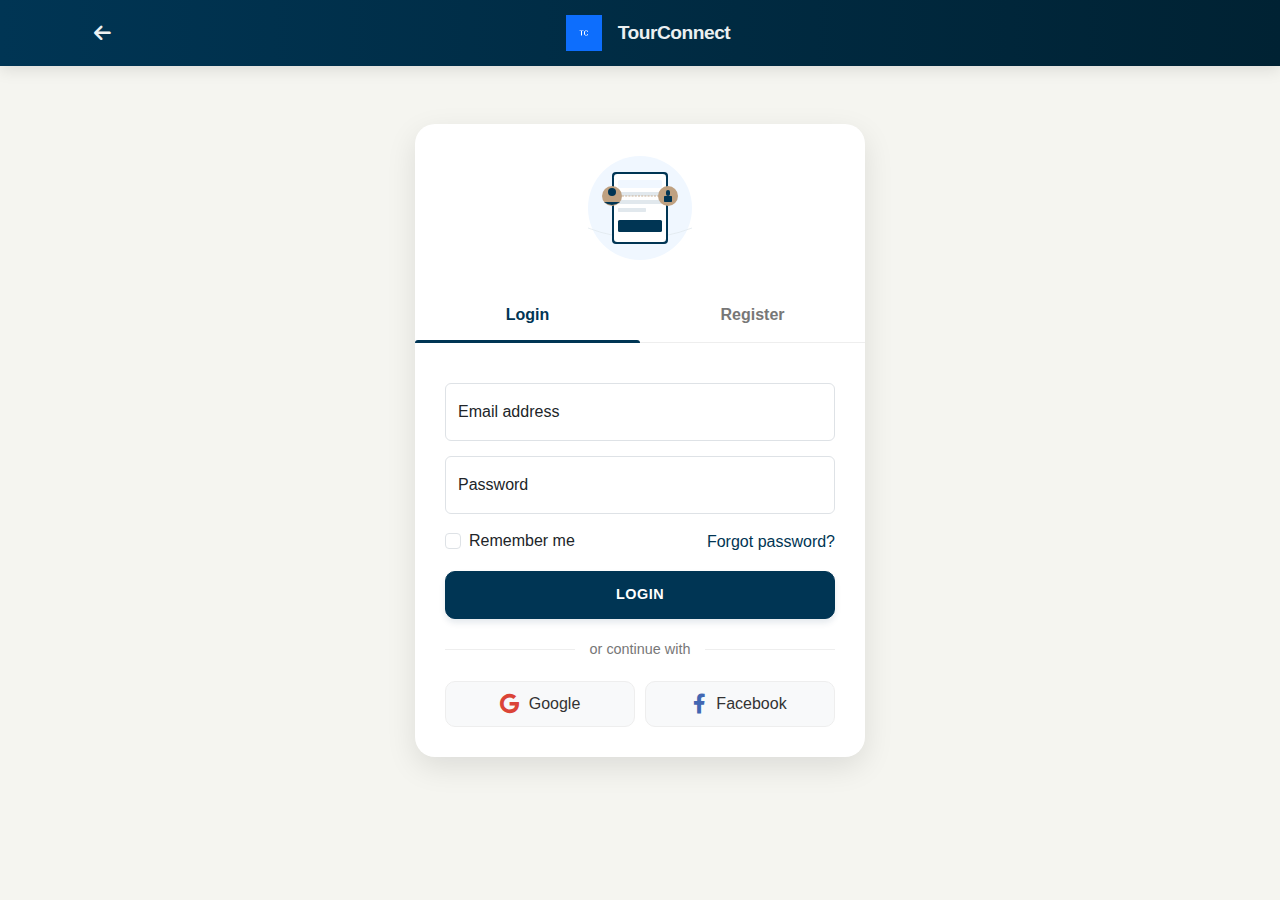
==== auth.html @ 3ac356c7 "project initialized" ====
<!DOCTYPE html>
<html lang="en">
<head>
    <meta charset="UTF-8">
    <meta name="viewport" content="width=device-width, initial-scale=1.0">
    <meta name="theme-color" content="#003554">
    <meta name="apple-mobile-web-app-capable" content="yes">
    <meta name="apple-mobile-web-app-status-bar-style" content="black-translucent">
    <meta name="apple-mobile-web-app-title" content="TourConnect">
    <link rel="manifest" href="manifest.json">
    <link rel="apple-touch-icon" href="images/icons/icon-192x192.png">
    <title>Login & Register - TourConnect</title>
    <!-- Bootstrap CSS -->
    <link href="https://cdn.jsdelivr.net/npm/bootstrap@5.3.0/dist/css/bootstrap.min.css" rel="stylesheet">
    <!-- Custom CSS -->
    <link href="css/colors.css" rel="stylesheet">
    <link href="css/style.css" rel="stylesheet">
    <link href="css/mobile-app.css" rel="stylesheet">
    <!-- Font Awesome -->
    <link rel="stylesheet" href="https://cdnjs.cloudflare.com/ajax/libs/font-awesome/6.0.0/css/all.min.css">
    <style>
        /* Auth Page Specific Styles */
        .auth-container {
            min-height: calc(100vh - 150px);
            display: flex;
            align-items: center;
            justify-content: center;
            padding: 20px 0;
        }
        
        .auth-card {
            border-radius: 20px;
            overflow: hidden;
            box-shadow: 0 10px 30px rgba(0,0,0,0.1);
            border: none;
            max-width: 450px;
            margin: 0 auto;
        }
        
        .auth-header {
            background-image: linear-gradient(to right, var(--primary), var(--primary-dark));
            padding: 20px;
            text-align: center;
            color: white;
        }
        
        .auth-logo {
            width: 80px;
            height: 80px;
            margin-bottom: 15px;
        }
        
        .auth-tabs {
            display: flex;
            margin-bottom: 20px;
            border-bottom: 1px solid #eee;
        }
        
        .auth-tab {
            flex: 1;
            text-align: center;
            padding: 15px;
            font-weight: 600;
            color: #777;
            cursor: pointer;
            transition: all 0.3s ease;
            position: relative;
        }
        
        .auth-tab.active {
            color: var(--primary);
        }
        
        .auth-tab.active::after {
            content: '';
            position: absolute;
            bottom: -1px;
            left: 0;
            width: 100%;
            height: 3px;
            background-color: var(--primary);
            border-radius: 3px 3px 0 0;
        }
        
        .auth-form-container {
            padding: 20px 30px 30px;
        }
        
        .auth-form {
            display: none;
        }
        
        .auth-form.active {
            display: block;
            animation: fadeIn 0.5s ease;
        }
        
        @keyframes fadeIn {
            from { opacity: 0; transform: translateY(10px); }
            to { opacity: 1; transform: translateY(0); }
        }
        
        .form-floating {
            margin-bottom: 15px;
        }
        
        .form-floating > .form-control {
            padding: 1rem 0.75rem;
            height: calc(3.5rem + 2px);
            line-height: 1.25;
        }
        
        .form-floating > label {
            padding: 1rem 0.75rem;
        }
        
        .social-login {
            display: flex;
            gap: 10px;
            margin-top: 20px;
        }
        
        .social-btn {
            flex: 1;
            display: flex;
            align-items: center;
            justify-content: center;
            padding: 10px;
            border-radius: 10px;
            background-color: #f8f9fa;
            border: 1px solid #eee;
            color: #333;
            transition: all 0.3s ease;
        }
        
        .social-btn:hover {
            background-color: #f1f3f5;
            transform: translateY(-2px);
        }
        
        .social-btn i {
            font-size: 20px;
            margin-right: 10px;
        }
        
        .social-btn.google i {
            color: #DB4437;
        }
        
        .social-btn.facebook i {
            color: #4267B2;
        }
        
        .auth-divider {
            display: flex;
            align-items: center;
            margin: 20px 0;
            color: #777;
        }
        
        .auth-divider::before,
        .auth-divider::after {
            content: '';
            flex: 1;
            height: 1px;
            background-color: #eee;
        }
        
        .auth-divider span {
            padding: 0 15px;
            font-size: 0.9rem;
        }
        
        .auth-footer {
            text-align: center;
            margin-top: 20px;
            font-size: 0.9rem;
            color: #777;
        }
        
        .auth-footer a {
            color: var(--primary);
            text-decoration: none;
            font-weight: 600;
        }
        
        .auth-illustration {
            text-align: center;
            margin-bottom: 20px;
        }
        
        .auth-illustration svg {
            max-width: 200px;
            height: auto;
        }
        
        .btn-auth {
            border-radius: 10px;
            padding: 12px;
            font-weight: 600;
            letter-spacing: 0.5px;
            text-transform: uppercase;
            font-size: 0.9rem;
            box-shadow: 0 4px 6px rgba(0, 53, 84, 0.1);
            transition: all 0.3s ease;
        }
        
        .btn-auth:hover {
            transform: translateY(-2px);
            box-shadow: 0 6px 8px rgba(0, 53, 84, 0.2);
        }
        
        .btn-auth:active {
            transform: translateY(0);
        }
        
        .form-check-input:checked {
            background-color: var(--primary);
            border-color: var(--primary);
        }
        
        /* Account Type Selection */
        .account-type-container {
            display: flex;
            gap: 10px;
            margin-bottom: 20px;
        }
        
        .account-type-option {
            flex: 1;
            border: 2px solid #eee;
            border-radius: 10px;
            padding: 15px;
            text-align: center;
            cursor: pointer;
            transition: all 0.3s ease;
        }
        
        .account-type-option.active {
            border-color: var(--primary);
            background-color: rgba(0, 53, 84, 0.05);
        }
        
        .account-type-option i {
            font-size: 24px;
            color: var(--primary);
            margin-bottom: 10px;
            display: block;
        }
        
        .account-type-option h6 {
            margin: 0;
            font-weight: 600;
        }
        
        /* Organizer fields */
        #organizerFields {
            display: none;
            animation: fadeIn 0.5s ease;
        }
    </style>
</head>
<body class="bg-light" style="padding-bottom: 70px;">
    <!-- Mobile App-like Header -->
    <header class="app-header">
        <div class="container">
            <div class="d-flex justify-content-between align-items-center">
                <!-- Back Button -->
                <button class="header-icon-btn" type="button" onclick="window.history.back()">
                    <i class="fas fa-arrow-left"></i>
                </button>
                
                <!-- Logo -->
                <div class="app-logo d-flex align-items-center">
                    <img src="images/icons/icon-72x72.png" alt="TourConnect Logo" style="width: 36px; height: 36px;">
                    <h1 class="app-logo-text ms-2 mb-0">TourConnect</h1>
                </div>
                
                <!-- Placeholder for symmetry -->
                <div style="width: 24px;"></div>
            </div>
        </div>
    </header>

    <!-- Auth Container -->
    <div class="auth-container">
        <div class="container">
            <div class="auth-card card">
                <!-- Auth Illustration -->
                <div class="auth-illustration mt-4">
                    <!-- Login/Register Vector Illustration -->
                    <svg xmlns="http://www.w3.org/2000/svg" viewBox="0 0 500 300" width="200">
                        <!-- Background Elements -->
                        <circle cx="250" cy="150" r="130" fill="#f0f7ff" />
                        <path d="M120,200 Q250,250 380,200" fill="none" stroke="#e1e8ed" stroke-width="2" />
                        
                        <!-- Device Frame -->
                        <rect x="180" y="60" width="140" height="180" rx="10" fill="#003554" />
                        <rect x="185" y="65" width="130" height="170" rx="8" fill="#ffffff" />
                        
                        <!-- Screen Elements -->
                        <rect x="195" y="80" width="110" height="20" rx="4" fill="#f0f7ff" />
                        <rect x="195" y="110" width="110" height="10" rx="2" fill="#e1e8ed" />
                        <rect x="195" y="130" width="110" height="10" rx="2" fill="#e1e8ed" />
                        <rect x="195" y="150" width="70" height="10" rx="2" fill="#e1e8ed" />
                        <rect x="195" y="180" width="110" height="30" rx="4" fill="#003554" />
                        
                        <!-- Lock Icon -->
                        <circle cx="320" cy="120" r="25" fill="#BFA181" />
                        <rect x="310" y="120" width="20" height="15" rx="2" fill="#003554" />
                        <rect x="315" y="105" width="10" height="15" rx="5" fill="#003554" />
                        
                        <!-- User Icon -->
                        <circle cx="180" cy="120" r="25" fill="#BFA181" />
                        <circle cx="180" cy="110" r="10" fill="#003554" />
                        <path d="M160,135 Q180,150 200,135" fill="#003554" />
                        
                        <!-- Connection Lines -->
                        <path d="M205,120 L295,120" stroke="#BFA181" stroke-width="2" stroke-dasharray="5,3" />
                    </svg>
                </div>
                
                <!-- Auth Tabs -->
                <div class="auth-tabs">
                    <div class="auth-tab active" id="loginTab">Login</div>
                    <div class="auth-tab" id="registerTab">Register</div>
                </div>
                
                <!-- Auth Forms Container -->
                <div class="auth-form-container">
                    <!-- Login Form -->
                    <form class="auth-form active" id="loginForm">
                        <div class="form-floating">
                            <input type="email" class="form-control" id="loginEmail" placeholder="Email address">
                            <label for="loginEmail">Email address</label>
                        </div>
                        
                        <div class="form-floating">
                            <input type="password" class="form-control" id="loginPassword" placeholder="Password">
                            <label for="loginPassword">Password</label>
                        </div>
                        
                        <div class="d-flex justify-content-between align-items-center mb-3">
                            <div class="form-check">
                                <input class="form-check-input" type="checkbox" id="rememberMe">
                                <label class="form-check-label" for="rememberMe">Remember me</label>
                            </div>
                            <a href="#" class="text-primary">Forgot password?</a>
                        </div>
                        
                        <button type="submit" class="btn btn-primary btn-auth w-100">Login</button>
                        
                        <div class="auth-divider">
                            <span>or continue with</span>
                        </div>
                        
                        <div class="social-login">
                            <button type="button" class="social-btn google">
                                <i class="fab fa-google"></i> Google
                            </button>
                            <button type="button" class="social-btn facebook">
                                <i class="fab fa-facebook-f"></i> Facebook
                            </button>
                        </div>
                    </form>
                    
                    <!-- Register Form -->
                    <form class="auth-form" id="registerForm">
                        <!-- Account Type Selection -->
                        <div class="account-type-container">
                            <div class="account-type-option active" data-type="traveler">
                                <i class="fas fa-user"></i>
                                <h6>Traveler</h6>
                            </div>
                            <div class="account-type-option" data-type="organizer">
                                <i class="fas fa-building"></i>
                                <h6>Organizer</h6>
                            </div>
                        </div>
                        
                        <div class="row">
                            <div class="col-6">
                                <div class="form-floating">
---- css/colors.css ----
:root {
    --primary: #003554;
    --primary-dark: #002233;
    --primary-light: #004d77;
    --secondary: #BFA181;
    --secondary-light: #D4BFA6;
    --background-light: #F5F5F0;
    --text-dark: #2C3E50;
    --text-light: #ECF0F1;
}

/* Override Bootstrap classes */
.bg-primary {
    background-color: var(--primary) !important;
}

.btn-primary {
    background-color: var(--primary) !important;
    border-color: var(--primary) !important;
}

.btn-primary:hover {
    background-color: var(--primary-dark) !important;
    border-color: var(--primary-dark) !important;
}

.btn-outline-primary {
    color: var(--primary) !important;
    border-color: var(--primary) !important;
}

.btn-outline-primary:hover {
    background-color: var(--primary) !important;
    color: var(--text-light) !important;
}

.text-primary {
    color: var(--primary) !important;
}

/* Custom background colors */
.bg-light {
    background-color: var(--background-light) !important;
}

/* Category cards */
.category-card {
    transition: all 0.3s ease;
}

.category-card:hover {
    background-color: var(--primary-light) !important;
    color: var(--text-light);
}

.category-card:hover i,
.category-card:hover h5 {
    color: var(--text-light) !important;
}

/* Card badges */
.badge.bg-primary {
    background-color: var(--secondary) !important;
}

/* Links */
a {
    color: var(--primary);
    text-decoration: none;
    transition: color 0.2s ease;
}

a:hover {
    color: var(--primary-dark);
}

/* Footer */
.bg-dark {
    background-color: var(--primary-dark) !important;
}
---- css/style.css ----
/* Base styles */
body {
    font-family: -apple-system, BlinkMacSystemFont, "SF Pro Display", "Roboto", "Segoe UI", sans-serif;
    font-size: 16px;
    line-height: 1.5;
    -webkit-font-smoothing: antialiased;
}

.hover-shadow {
    transition: all 0.3s ease;
}

.hover-shadow:hover {
    transform: translateY(-5px);
    box-shadow: 0 0.5rem 1rem rgba(0,0,0,0.15) !important;
}

.transition {
    transition: all 0.3s ease-in-out;
}

/* Card Styles */
.card {
    border-radius: 12px;
    overflow: hidden;
    box-shadow: 0 4px 8px rgba(0,0,0,0.1);
    position: relative;
    height: 100%;
    display: flex;
    flex-direction: column;
}

.card-img-top {
    transition: transform 0.3s ease;
    height: 160px !important;
    object-fit: cover;
}

.card:hover .card-img-top {
    transform: scale(1.05);
}

.card-price-overlay {
    position: absolute;
    bottom: 10px;
    right: 10px;
    background-color: rgba(0, 0, 0, 0.5);
    color: #ffffff;
    font-weight: 600;
    padding: 4px 10px;
    border-radius: 4px;
    font-size: 0.9rem;
    box-shadow: 0 2px 4px rgba(0,0,0,0.2);
    z-index: 2;
    letter-spacing: 0.25px;
}

.card-info-icon {
    display: inline-flex;
    align-items: center;
    margin-right: 12px;
    margin-bottom: 6px;
    color: #666;
    font-size: 0.875rem;
    white-space: nowrap;
}

.card-info-icon i {
    margin-right: 4px;
    font-size: 0.9rem;
    color: var(--bs-primary);
    width: 14px;
    text-align: center;
}

.section-title {
    font-family: inherit;
    font-weight: 700;
    font-size: 1.5rem;
    margin-bottom: 1.5rem;
    position: relative;
    padding-bottom: 1rem;
    text-align: center;
    color: var(--text-dark);
    opacity: 0;
    transform: translateY(20px);
    animation: fadeInUp 0.6s ease-out forwards;
}

.section-title::after {
    content: '';
    position: absolute;
    bottom: 0;
    left: 50%;
    transform: translateX(-50%);
    width: 60px;
    height: 3px;
    background: var(--primary);
    border-radius: 2px;
}

@keyframes fadeInUp {
    to {
        opacity: 1;
        transform: translateY(0);
    }
}

.card-title {
    font-family: inherit;
    font-weight: 600;
    font-size: 1rem;
    margin-bottom: 0.75rem;
    line-height: 1.3;
}

.card-title a {
    color: inherit;
    text-decoration: none;
    border-bottom: none;
}

.card-title a:hover {
    color: var(--bs-primary);
    text-decoration: none;
}

.card-info-icon {
    display: inline-flex;
    align-items: center;
    margin-right: 15px;
    margin-bottom: 8px;
    color: #555;
    font-size: 0.85rem;
    white-space: nowrap;
}

.card-info-icon i {
    margin-right: 6px;
    font-size: 1rem;
    color: var(--bs-primary);
    width: 16px;
    text-align: center;
}

.card-btn-full {
    display: block;
    width: 100%;
    border-radius: 8px;
    margin-top: 10px;
    padding: 8px;
    font-weight: 500;
    text-transform: uppercase;
    font-size: 0.9rem;
    letter-spacing: 0.5px;
}

.card-body {
    padding: 1rem;
    display: flex;
    flex-direction: column;
    flex: 1;
}

/* Mobile Responsive Styles */
@media (max-width: 768px) {
    /* Navigation */
    .navbar-brand {
        font-size: 1.5rem;
    }
    
    /* Category Cards */
    .category-card {
        padding: 0.75rem !important;
    }
    
    .category-card i {
        font-size: 1.5rem !important;
    }
    
    /* Tour Cards */
    .card-img-top {
        height: 160px !important;
    }
    
    .card-body {
        padding: 0.75rem;
    }
    
    .card-title {
        font-size: 1rem;
        margin-bottom: 0.5rem;
    }
    
    .card-info-icon {
        margin-right: 10px;
        margin-bottom: 5px;
        font-size: 0.8rem;
    }
    
    .card-info-icon i {
        font-size: 0.9rem;
        margin-right: 4px;
    }
    
    .card-btn-full {
        padding: 6px;
        font-size: 0.8rem;
        margin-top: 5px;
    }
    
    /* Filters */
    .filters-section {
        position: sticky;
        top: 0;
        z-index: 1020;
        background: var(--background-light);
        padding: 1rem 0;
        transition: max-height 0.3s ease-in-out, opacity 0.3s ease-in-out;
        max-height: 1000px;
        overflow: hidden;
        will-change: max-height, opacity;
    }
    
    .filters-section.collapsing {
        max-height: 0;
        opacity: 0;
    }
    
    .filters-section.collapse:not(.show) {
        max-height: 0;
        opacity: 0;
        padding: 0;
    }
    
    .filters-section.collapse.show {
        max-height: 1000px;
        opacity: 1;
    }
    
    /* Form Elements */
    .form-select, .form-control {
        font-size: 16px; /* Prevents zoom on iOS */
    }
    
    /* Buttons */
    .btn {
        padding: 0.5rem 1rem;
        font-size: 1rem;
        min-height: 44px; /* Better touch targets */
    }
    
    /* Spacing Adjustments */
    .container {
        padding-left: 1rem;
        padding-right: 1rem;
    }
    
    .row {
        margin-left: -0.5rem;
        margin-right: -0.5rem;
    }
    
    .col-md-3, .col-md-4, .col-md-6 {
        padding-left: 0.5rem;
        padding-right: 0.5rem;
    }
}

/* Small Mobile Devices */
@media (max-width: 576px) {
    .category-card h5 {
        font-size: 1rem;
    }
    
    .card-title {
        font-size: 0.95rem;
        line-height: 1.2;
    }
    
    .display-5 {
        font-size: 2rem;
    }
    
    /* Stack items vertically */
    .d-flex.gap-3 {
        flex-direction: column;
        gap: 0.5rem !important;
    }
    
    /* Optimize card height */
    .card-img-top {
        height: 130px !important;
    }
    
    .card-body {
        padding: 0.6rem;
    }
    
    .card-info-icon {
        margin-right: 8px;
        margin-bottom: 4px;
        font-size: 0.75rem;
    }
    
    .card-organizer {
        margin-top: auto !important;
        margin-bottom: 0.75rem !important;
        background-color: var(--background-light);
        padding: 0.5rem;
        border-radius: 0.5rem;
    }
    
    .card-organizer .organizer-name {
        font-size: 0.8125rem;
        color: var(--text-dark);
    }
    
    .card-btn-full {
        display: block;
        width: 100%;
        border-radius: 8px;
        padding: 8px;
        font-weight: 500;
        text-transform: uppercase;
        font-size: 0.9rem;
        letter-spacing: 0.5px;
        margin-top: 0 !important;
    }
    
    @media (max-width: 768px) {
        .card-organizer {
            margin-bottom: 0.5rem !important;
            padding: 0.4rem;
        }
        
        .card-organizer .organizer-name {
            font-size: 0.8rem;
        }
    }
    
    @media (max-width: 576px) {
        .card-organizer {
            margin-bottom: 0.4rem !important;
            padding: 0.3rem;
        }
        
        .card-organizer .organizer-name {
            font-size: 0.75rem;
        }
    }
}
---- css/mobile-app.css ----
/* Mobile App-like Enhancements for Tour Packages
 * Adds modern mobile app styling to make the experience more professional
 */

/* Enhanced App Header */
.app-header {
    position: sticky;
    top: 0;
    z-index: 1030;
    box-shadow: 0 4px 15px rgba(0,0,0,0.1);
    background-image: linear-gradient(to right, var(--primary), var(--primary-dark));
    padding: 0.8rem 0;
    transition: all 0.3s ease;
}

.app-header .navbar-brand {
    font-weight: 600;
    letter-spacing: -0.5px;
}

.app-header .btn {
    width: 40px;
    height: 40px;
    display: flex;
    align-items: center;
    justify-content: center;
    border-radius: 50%;
    transition: all 0.2s ease;
}

.app-header .btn:active {
    transform: scale(0.9);
    background-color: rgba(255,255,255,0.1);
}

/* Enhanced Slider */
.app-slider-container {
    border-radius: 20px;
    box-shadow: 0 8px 20px rgba(0,0,0,0.15);
    margin: 0 auto;
    overflow: hidden;
    position: relative;
}

.app-slider {
    height: 220px;
    transition: transform 0.4s cubic-bezier(0.215, 0.610, 0.355, 1.000);
}

.app-slider-slide {
    position: relative;
    overflow: hidden;
}

.app-slider-slide img {
    transition: transform 0.5s ease;
}

.app-slider-slide:hover img {
    transform: scale(1.05);
}

.app-slider-caption {
    background: linear-gradient(to top, rgba(0,0,0,0.8), transparent);
    padding: 20px 15px 15px;
    font-weight: 600;
    font-size: 1.2rem;
    text-shadow: 0 1px 3px rgba(0,0,0,0.3);
}

.app-slider-pagination {
    bottom: 15px;
}

.app-slider-dot {
    width: 6px;
    height: 6px;
    opacity: 0.7;
    transition: all 0.3s cubic-bezier(0.175, 0.885, 0.32, 1.275);
}

.app-slider-dot.active {
    width: 24px;
    opacity: 1;
    background-color: white;
}

/* Enhanced Stat Cards */
.stat-card {
    border-radius: 16px;
    overflow: hidden;
    box-shadow: 0 6px 16px rgba(0,0,0,0.08);
    transition: all 0.3s ease;
    border: none;
    background: white;
}

.stat-card:active {
    transform: scale(0.98);
}

.app-category-icon {
    width: 40px;
    height: 40px;
    border-radius: 12px;
    background-color: rgba(16, 64, 59, 0.1);
    display: flex;
    align-items: center;
    justify-content: center;
    margin-bottom: 8px;
    transition: all 0.3s ease;
}

.stat-card:hover .app-category-icon {
    transform: translateY(-5px);
    background-color: rgba(16, 64, 59, 0.15);
}

.stat-card .card-title {
    font-weight: 700;
    color: var(--primary-dark);
    margin-bottom: 2px;
    font-size: 1.1rem;
}

.stat-card .card-text {
    color: #6c757d;
    font-weight: 500;
    font-size: 0.75rem;
    text-transform: uppercase;
    letter-spacing: 0.5px;
}

/* Enhanced Bottom Navigation */
.mobile-bottom-nav {
    position: fixed;
    bottom: 0;
    left: 0;
    right: 0;
    z-index: 1000;
    padding: 12px 0 8px;
    background: white;
    border-top-left-radius: 20px;
    border-top-right-radius: 20px;
    box-shadow: 0 -5px 20px rgba(0,0,0,0.1);
}

.mobile-bottom-nav .nav-link {
    position: relative;
    padding: 8px 0;
    font-weight: 500;
}

.mobile-bottom-nav .nav-link i {
    font-size: 1.3rem;
    margin-bottom: 4px;
    transition: all 0.3s ease;
}

.mobile-bottom-nav .nav-link.active i {
    transform: translateY(-2px);
}

.mobile-bottom-nav .nav-link.active::after {
    content: '';
    position: absolute;
    bottom: 0;
    left: 50%;
    transform: translateX(-50%);
    width: 5px;
    height: 5px;
    border-radius: 50%;
    background-color: var(--primary);
}

/* Enhanced Main Content Cards */
.main-card {
    border-radius: 20px;
    overflow: hidden;
    box-shadow: 0 10px 30px rgba(0,0,0,0.1);
    border: none;
}

.main-card .card-body {
    padding: 1.5rem;
}

.main-card .display-5 {
    font-weight: 700;
    font-size: 1.8rem;
    color: var(--text-dark);
}

.main-card .badge {
    padding: 0.5rem 1rem;
    font-weight: 600;
    border-radius: 50px;
    font-size: 0.8rem;
}

.main-card .text-muted {
    font-size: 0.9rem;
    font-weight: 500;
}

.main-card .list-group-item {
    padding: 1rem 0;
    border-color: rgba(0,0,0,0.05);
}

/* Booking Card */
.booking-card {
    border-radius: 20px;
    overflow: hidden;
    box-shadow: 0 10px 30px rgba(0,0,0,0.1);
    border: none;
}

.booking-card .card-body {
    padding: 1.5rem;
}

.booking-card .text-primary {
    font-weight: 700;
}

.booking-card .form-control,
.booking-card .form-select {
    border-radius: 12px;
    padding: 0.8rem 1rem;
    border: 1px solid rgba(0,0,0,0.1);
    background-color: #f8f9fa;
}

.booking-card .btn {
    border-radius: 12px;
    padding: 0.8rem;
    font-weight: 600;
    text-transform: uppercase;
    letter-spacing: 1px;
    transition: all 0.3s ease;
}

.booking-card .btn:hover {
    transform: translateY(-2px);
    box-shadow: 0 5px 15px rgba(0,0,0,0.1);
}

/* My Tours Styles */
/* App Logo */
.app-logo {
    display: flex;
    align-items: center;
    text-decoration: none;
}

.app-logo img {
    height: 32px;
    width: 32px;
    margin-right: 8px;
}

.app-logo-text {
    color: var(--text-light);
    font-size: 1.2rem;
    font-weight: 600;
    margin: 0;
    letter-spacing: -0.5px;
}

/* Header Icon Buttons */
.header-icon-btn {
    width: 40px;
    height: 40px;
    display: flex;
    align-items: center;
    justify-content: center;
    border-radius: 50%;
    background: transparent;
    border: none;
    color: var(--text-light);
    font-size: 1.2rem;
    transition: all 0.2s ease;
    position: relative;
}

.header-icon-btn:active {
    transform: scale(0.9);
    background-color: rgba(255,255,255,0.1);
}

/* Notification Badge Styling */
.notification-badge {
    position: absolute;
    top: 0;
    right: 0;
    background-color: var(--secondary);
    color: white;
    font-size: 0.65rem;
    width: 18px;
    height: 18px;
    border-radius: 50%;
    display: flex;
    align-items: center;
    justify-content: center;
    font-weight: 600;
}

/* Tour Booking Card Styles */
.booking-card {
    background-color: white;
    border-radius: 12px;
    box-shadow: 0 2px 10px rgba(0,0,0,0.05);
    margin-bottom: 16px;
    overflow: hidden;
    transition: transform 0.2s ease;
}

.booking-card:active {
    transform: scale(0.98);
}

.booking-card-header {
    padding: 12px 16px;
    border-bottom: 1px solid rgba(0,0,0,0.05);
    display: flex;
    justify-content: space-between;
    align-items: center;
}

.booking-id {
    font-size: 0.8rem;
    color: var(--text-muted);
    font-weight: 500;
}

.booking-status {
    font-size: 0.75rem;
    font-weight: 600;
    padding: 4px 10px;
    border-radius: 12px;
}

.status-upcoming {
    background-color: var(--info-light);
    color: var(--info);
}

.status-completed {
    background-color: var(--success-light);
    color: var(--success);
}

.status-cancelled {
    background-color: var(--danger-light);
    color: var(--danger);
}

.status-pending {
    background-color: var(--warning-light);
    color: var(--warning-dark);
}

.booking-card-body {
    padding: 16px;
}

.booking-tour-info {
    display: flex;
    margin-bottom: 12px;
}

.booking-tour-image {
    width: 80px;
    height: 80px;
    border-radius: 8px;
    object-fit: cover;
    margin-right: 12px;
}

.booking-tour-details h5 {
    font-size: 1rem;
    margin-bottom: 4px;
    font-weight: 600;
}

.booking-info-item {
    font-size: 0.85rem;
    color: var(--text-muted);
    margin-bottom: 4px;
    display: flex;
    align-items: center;
}

.booking-info-item i {
    width: 16px;
    margin-right: 6px;
    color: var(--primary);
}

.booking-card-footer {
    padding: 12px 16px;
    border-top: 1px solid rgba(0,0,0,0.05);
    display: flex;
    justify-content: space-between;
    align-items: center;
}

.booking-price {
    font-weight: 600;
    color: var(--primary);
}

.booking-actions {
    display: flex;
    gap: 8px;
}

.booking-action-btn {
    padding: 6px 12px;
    font-size: 0.8rem;
}

/* Filter Tabs */
.filter-tabs {
    display: flex;
    overflow-x: auto;
    padding: 8px 0;
    margin-bottom: 16px;
    -ms-overflow-style: none;
    scrollbar-width: none;
}

.filter-tabs::-webkit-scrollbar {
    display: none;
}

.filter-tab {
    padding: 8px 16px;
    background-color: white;
    border-radius: 20px;
    font-size: 0.85rem;
    font-weight: 500;
    white-space: nowrap;
    margin-right: 8px;
    border: 1px solid rgba(0,0,0,0.1);
    color: var(--text-muted);
}

.filter-tab.active {
    background-color: var(--primary);
    color: white;
    border-color: var(--primary);
}

/* Empty State */
.empty-bookings {
    text-align: center;
    padding: 40px 20px;
}

.empty-bookings i {
    font-size: 3rem;
    color: var(--text-light);
    margin-bottom: 16px;
    opacity: 0.5;
}

.empty-bookings h3 {
    font-size: 1.2rem;
    margin-bottom: 8px;
    color: var(--text-dark);
}

.empty-bookings p {
    color: var(--text-muted);
    margin-bottom: 24px;
    font-size: 0.9rem;
}

/* Responsive Adjustments */
@media (max-width: 768px) {
    .app-slider {
        height: 180px;
    }
    
    .app-slider-caption {
        font-size: 1rem;
        padding: 15px 10px 10px;
    }
    
    .stat-card .card-title {
        font-size: 0.9rem;
    }
    
    .stat-card .card-text {
        font-size: 0.7rem;
    }
    
    .app-category-icon {
        width: 35px;
        height: 35px;
    }
    
    .main-card .display-5 {
        font-size: 1.5rem;
    }
    
    /* Ensure content doesn't get hidden under bottom nav */
    body {
        padding-bottom: 80px;
    }
    
    /* Adjust card spacing for better mobile view */
    .card {
        margin-bottom: 15px;
    }
    
    .card-body {
        padding: 0.75rem;
    }
}

@media (max-width: 576px) {
    .app-slider {
        height: 160px;
    }
    
    .app-slider-caption {
        font-size: 0.9rem;
        padding: 12px 8px 8px;
    }
    
    .app-category-icon {
        width: 30px;
        height: 30px;
    }
    
    .mobile-bottom-nav .nav-link i {
        font-size: 1.2rem;
    }
    
    .mobile-bottom-nav .nav-link span {
        font-size: 0.65rem;
    }
    
    /* Further adjustments for small screens */
    body {
        padding-bottom: 85px;
    }
    
    /* Optimize card layout */
    .card-img-top {
        height: 140px !important;
    }
    
    .card-body {
        padding: 0.6rem;
    }
    
    .card-title {
        font-size: 0.9rem;
        margin-bottom: 0.4rem;
    }
    
    .card-info-icon {
        margin-right: 8px;
        margin-bottom: 4px;
        font-size: 0.75rem;
    }
    
    /* Adjust filter button position */
    .mobile-filter-toggle {
        bottom: 90px;
    }
    
    /* Improve spacing */
    .container {
        padding-left: 10px;
        padding-right: 10px;
    }
    
    .row {
        margin-left: -5px;
        margin-right: -5px;
    }
    
    .col-6, .col-md-6, .col-lg-4 {
        padding-left: 5px;
        padding-right: 5px;
    }
}
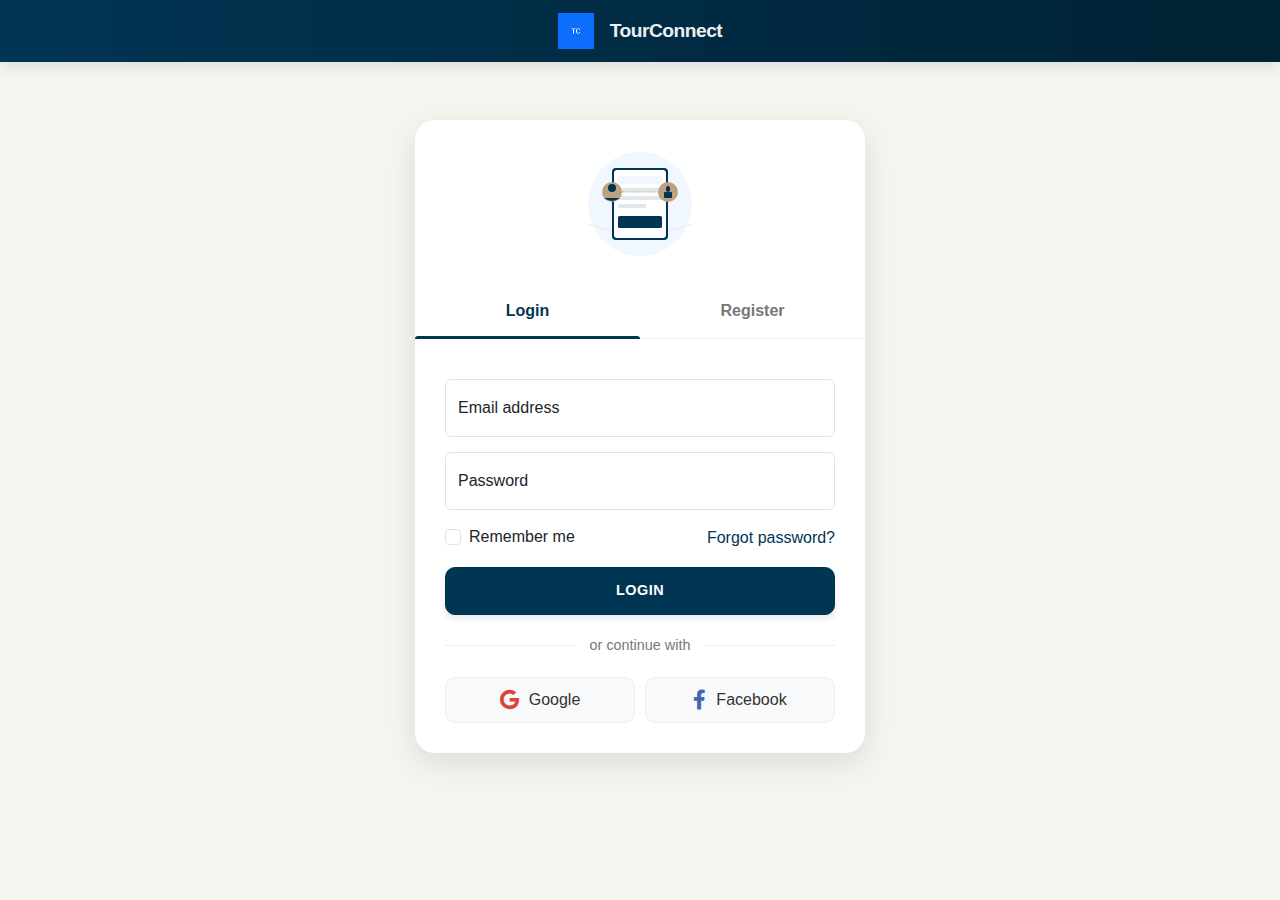
==== commit 1911afdd: "latest changes" ====
--- a/auth.html
+++ b/auth.html
@@ -264,20 +264,12 @@
     <!-- Mobile App-like Header -->
     <header class="app-header">
         <div class="container">
-            <div class="d-flex justify-content-between align-items-center">
-                <!-- Back Button -->
-                <button class="header-icon-btn" type="button" onclick="window.history.back()">
-                    <i class="fas fa-arrow-left"></i>
-                </button>
-                
+            <div class="d-flex justify-content-center align-items-center">
                 <!-- Logo -->
                 <div class="app-logo d-flex align-items-center">
                     <img src="images/icons/icon-72x72.png" alt="TourConnect Logo" style="width: 36px; height: 36px;">
                     <h1 class="app-logo-text ms-2 mb-0">TourConnect</h1>
                 </div>
-                
-                <!-- Placeholder for symmetry -->
-                <div style="width: 24px;"></div>
             </div>
         </div>
     </header>
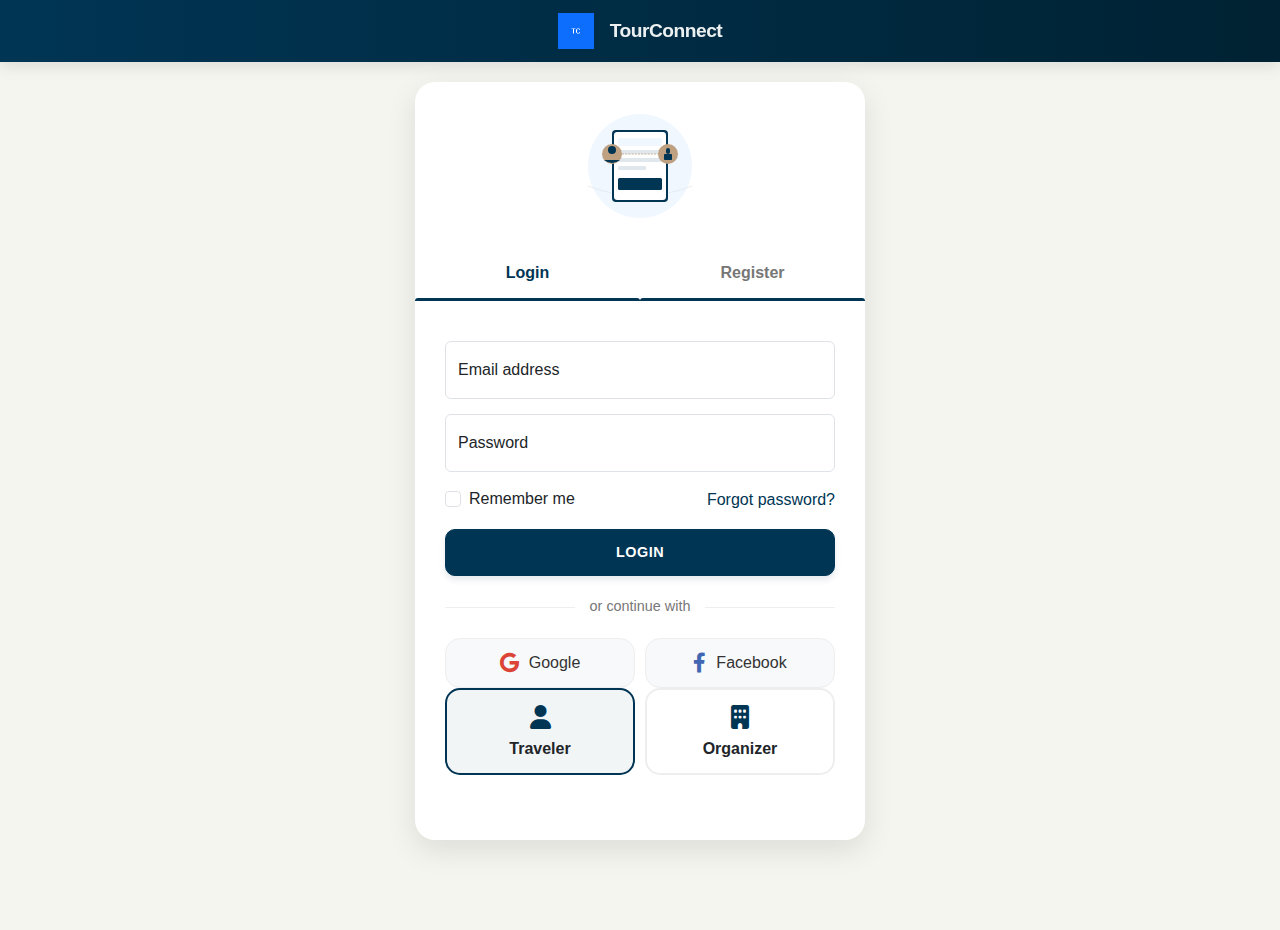
==== commit 9458651b: "todays work 27-03-25" ====
--- a/auth.html
+++ b/auth.html
@@ -2,7 +2,7 @@
 <html lang="en">
 <head>
     <meta charset="UTF-8">
-    <meta name="viewport" content="width=device-width, initial-scale=1.0">
+    <meta name="viewport" content="width=device-width, initial-scale=1.0, maximum-scale=1.0, user-scalable=no">
     <meta name="theme-color" content="#003554">
     <meta name="apple-mobile-web-app-capable" content="yes">
     <meta name="apple-mobile-web-app-status-bar-style" content="black-translucent">
@@ -18,8 +18,31 @@
     <link href="css/mobile-app.css" rel="stylesheet">
     <!-- Font Awesome -->
     <link rel="stylesheet" href="https://cdnjs.cloudflare.com/ajax/libs/font-awesome/6.0.0/css/all.min.css">
+    <!-- Hammer.js for touch gestures -->
+    <script src="https://hammerjs.github.io/dist/hammer.min.js"></script>
     <style>
         /* Auth Page Specific Styles */
+        @keyframes ripple {
+            0% {
+                transform: scale(0);
+                opacity: 0.5;
+            }
+            100% {
+                transform: scale(4);
+                opacity: 0;
+            }
+        }
+        
+        .ripple {
+            position: absolute;
+            background: var(--primary);
+            border-radius: 50%;
+            width: 10px;
+            height: 10px;
+            pointer-events: none;
+            transform-origin: center;
+            animation: ripple 1s ease-out forwards;
+        }
         .auth-container {
             min-height: calc(100vh - 150px);
             display: flex;
@@ -35,6 +58,7 @@
             border: none;
             max-width: 450px;
             margin: 0 auto;
+            -webkit-tap-highlight-color: transparent;
         }
         
         .auth-header {
@@ -65,6 +89,8 @@
             cursor: pointer;
             transition: all 0.3s ease;
             position: relative;
+            -webkit-tap-highlight-color: transparent;
+            user-select: none;
         }
         
         .auth-tab.active {
@@ -72,6 +98,15 @@
         }
         
         .auth-tab.active::after {
+            animation: slideIn 0.3s ease-out forwards;
+        }
+        
+        @keyframes slideIn {
+            from { transform: scaleX(0); }
+            to { transform: scaleX(1); }
+        }
+        
+        .auth-tab::after {
             content: '';
             position: absolute;
             bottom: -1px;
@@ -91,6 +126,15 @@
         }
         
         .auth-form.active {
+            animation: slideUp 0.3s ease-out forwards;
+        }
+        
+        @keyframes slideUp {
+            from { opacity: 0; transform: translateY(20px); }
+            to { opacity: 1; transform: translateY(0); }
+        }
+        
+        .auth-form {
             display: block;
             animation: fadeIn 0.5s ease;
         }
@@ -125,12 +169,14 @@
             display: flex;
             align-items: center;
             justify-content: center;
-            padding: 10px;
-            border-radius: 10px;
+            padding: 12px;
+            border-radius: 15px;
             background-color: #f8f9fa;
             border: 1px solid #eee;
             color: #333;
             transition: all 0.3s ease;
+            -webkit-tap-highlight-color: transparent;
+            user-select: none;
         }
         
         .social-btn:hover {
@@ -229,11 +275,13 @@
         .account-type-option {
             flex: 1;
             border: 2px solid #eee;
-            border-radius: 10px;
+            border-radius: 15px;
             padding: 15px;
             text-align: center;
             cursor: pointer;
             transition: all 0.3s ease;
+            -webkit-tap-highlight-color: transparent;
+            user-select: none;
         }
         
         .account-type-option.active {
@@ -259,8 +307,58 @@
             animation: fadeIn 0.5s ease;
         }
     </style>
+    <script>
+        document.addEventListener('DOMContentLoaded', function() {
+            // Tab switching functionality
+            const loginTab = document.getElementById('loginTab');
+            const registerTab = document.getElementById('registerTab');
+            const loginForm = document.getElementById('loginForm');
+            const registerForm = document.getElementById('registerForm');
+
+            function switchTab(activeTab, inactiveTab, showForm, hideForm) {
+                activeTab.classList.add('active');
+                inactiveTab.classList.remove('active');
+                showForm.classList.add('active');
+                hideForm.classList.remove('active');
+
+                // Add touch ripple effect
+                const ripple = document.createElement('div');
+                ripple.classList.add('ripple');
+                activeTab.appendChild(ripple);
+                setTimeout(() => ripple.remove(), 1000);
+            }
+
+            loginTab.addEventListener('click', () => {
+                switchTab(loginTab, registerTab, loginForm, registerForm);
+            });
+
+            registerTab.addEventListener('click', () => {
+                switchTab(registerTab, loginTab, registerForm, loginForm);
+            });
+
+            // Account type selection
+            const accountTypes = document.querySelectorAll('.account-type-option');
+            accountTypes.forEach(option => {
+                option.addEventListener('click', function() {
+                    accountTypes.forEach(opt => opt.classList.remove('active'));
+                    this.classList.add('active');
+                });
+            });
+
+            // Add active state to buttons on touch
+            const buttons = document.querySelectorAll('button, .auth-tab, .account-type-option');
+            buttons.forEach(button => {
+                button.addEventListener('touchstart', function() {
+                    this.style.transform = 'scale(0.98)';
+                });
+                button.addEventListener('touchend', function() {
+                    this.style.transform = '';
+                });
+            });
+        });
+    </script>
 </head>
-<body class="bg-light" style="padding-bottom: 70px;">
+<body class="bg-light" style="padding-bottom: 70px; touch-action: manipulation;">
     <!-- Mobile App-like Header -->
     <header class="app-header">
         <div class="container">
--- a/css/style.css
+++ b/css/style.css
@@ -267,6 +267,207 @@
     }
 }
 
+/* Checkout Styles */
+.checkout-section {
+    background-color: white;
+    border-radius: 16px;
+    box-shadow: 0 4px 12px rgba(0,0,0,0.08);
+    padding: 20px;
+    margin-bottom: 20px;
+}
+
+.checkout-section-title {
+    font-weight: 700;
+    font-size: 1.1rem;
+    margin-bottom: 15px;
+    color: var(--text-dark);
+    display: flex;
+    align-items: center;
+}
+
+.checkout-section-title i {
+    margin-right: 10px;
+    color: var(--primary);
+    width: 24px;
+    height: 24px;
+    display: flex;
+    align-items: center;
+    justify-content: center;
+    background-color: rgba(0, 53, 84, 0.1);
+    border-radius: 50%;
+}
+
+.order-item {
+    display: flex;
+    margin-bottom: 15px;
+    padding-bottom: 15px;
+    border-bottom: 1px solid #eee;
+}
+
+.order-item:last-child {
+    border-bottom: none;
+    padding-bottom: 0;
+}
+
+.order-item-image {
+    width: 70px;
+    height: 70px;
+    border-radius: 10px;
+    object-fit: cover;
+    margin-right: 15px;
+}
+
+.order-item-details {
+    flex: 1;
+}
+
+.order-item-title {
+    font-weight: 600;
+    margin-bottom: 5px;
+    font-size: 0.95rem;
+}
+
+.order-item-info {
+    color: #6c757d;
+    font-size: 0.8rem;
+    margin-bottom: 5px;
+}
+
+.order-item-price {
+    font-weight: 700;
+    color: var(--primary);
+}
+
+.price-summary-item {
+    display: flex;
+    justify-content: space-between;
+    margin-bottom: 10px;
+    font-size: 0.9rem;
+}
+
+.price-summary-total {
+    display: flex;
+    justify-content: space-between;
+    margin-top: 15px;
+    padding-top: 15px;
+    border-top: 1px solid #eee;
+    font-weight: 700;
+    font-size: 1.1rem;
+}
+
+.payment-method-option {
+    border: 1px solid #dee2e6;
+    border-radius: 12px;
+    padding: 15px;
+    margin-bottom: 15px;
+    cursor: pointer;
+    transition: all 0.2s ease;
+}
+
+.payment-method-option.selected {
+    border-color: var(--primary);
+    background-color: rgba(0, 53, 84, 0.05);
+}
+
+.payment-method-option .form-check-input {
+    margin-right: 10px;
+}
+
+.payment-method-label {
+    display: flex;
+    align-items: center;
+}
+
+.payment-method-icon {
+    margin-right: 10px;
+    font-size: 1.5rem;
+    width: 40px;
+    text-align: center;
+    color: var(--primary);
+}
+
+.payment-method-title {
+    font-weight: 600;
+    margin-bottom: 0;
+}
+
+.credit-card-form {
+    margin-top: 15px;
+    padding-top: 15px;
+    border-top: 1px solid #eee;
+}
+
+.checkout-btn {
+    padding: 12px 0;
+    font-weight: 600;
+    font-size: 1.1rem;
+    border-radius: 12px;
+    margin-top: 10px;
+}
+
+.checkout-btn i {
+    margin-left: 8px;
+}
+
+/* Checkout Progress */
+.checkout-progress {
+    display: flex;
+    justify-content: space-between;
+    margin-bottom: 20px;
+    position: relative;
+}
+
+.checkout-progress:before {
+    content: '';
+    position: absolute;
+    top: 15px;
+    left: 20px;
+    right: 20px;
+    height: 2px;
+    background-color: #dee2e6;
+    z-index: 1;
+}
+
+.checkout-step {
+    position: relative;
+    z-index: 2;
+    text-align: center;
+    width: 33.33%;
+}
+
+.checkout-step-icon {
+    width: 32px;
+    height: 32px;
+    border-radius: 50%;
+    background-color: #dee2e6;
+    display: flex;
+    align-items: center;
+    justify-content: center;
+    margin: 0 auto 8px;
+    color: white;
+    font-weight: 600;
+    transition: all 0.3s ease;
+}
+
+.checkout-step.active .checkout-step-icon {
+    background-color: var(--primary);
+}
+
+.checkout-step.completed .checkout-step-icon {
+    background-color: #28a745;
+}
+
+.checkout-step-label {
+    font-size: 0.8rem;
+    font-weight: 500;
+    color: #6c757d;
+}
+
+.checkout-step.active .checkout-step-label {
+    color: var(--primary);
+    font-weight: 600;
+}
+
 /* Small Mobile Devices */
 @media (max-width: 576px) {
     .category-card h5 {
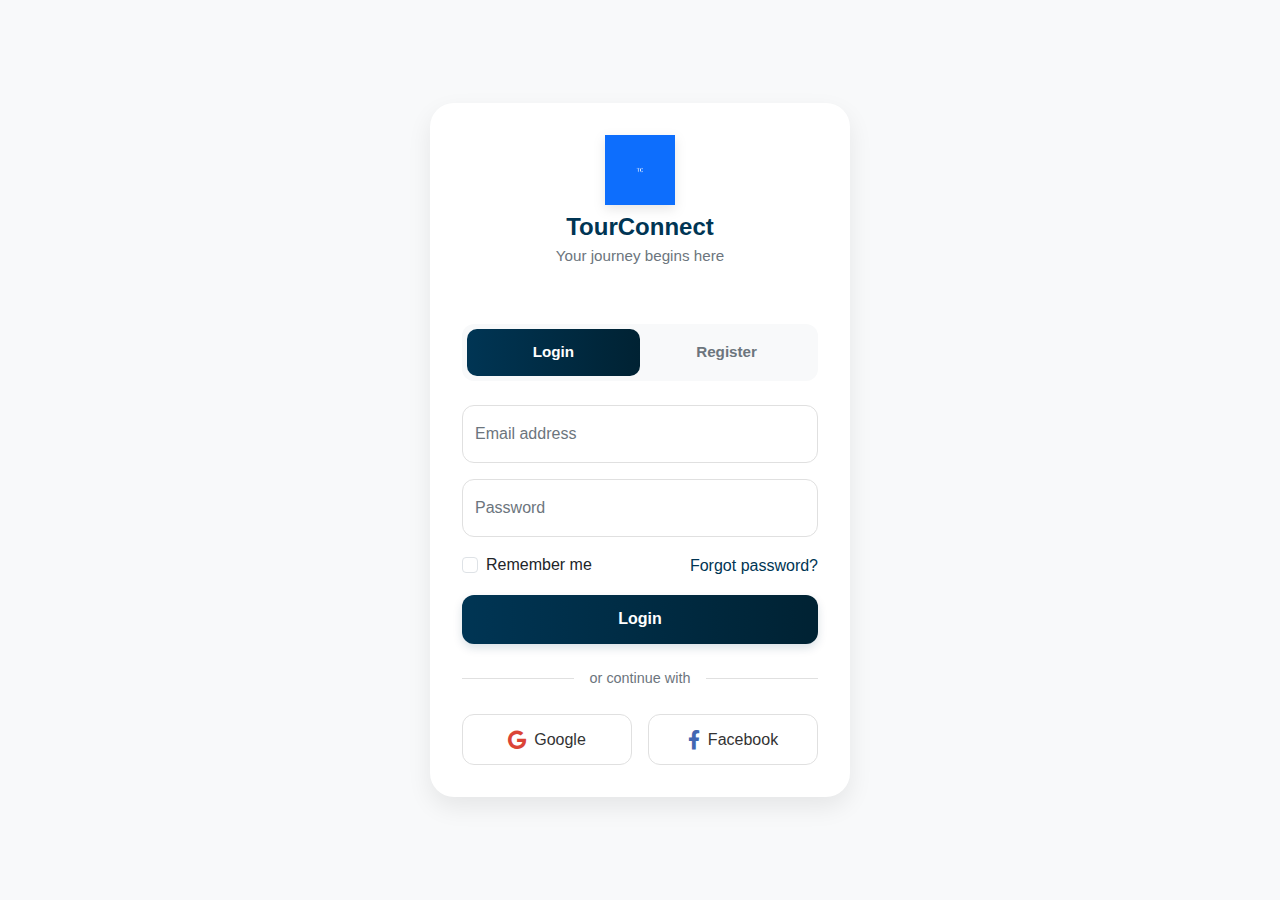
==== commit 83c61227: "todays work 29-03-25" ====
--- a/auth.html
+++ b/auth.html
@@ -22,186 +22,180 @@
     <script src="https://hammerjs.github.io/dist/hammer.min.js"></script>
     <style>
         /* Auth Page Specific Styles */
-        @keyframes ripple {
-            0% {
-                transform: scale(0);
-                opacity: 0.5;
-            }
-            100% {
-                transform: scale(4);
-                opacity: 0;
-            }
-        }
-        
-        .ripple {
-            position: absolute;
-            background: var(--primary);
-            border-radius: 50%;
-            width: 10px;
-            height: 10px;
-            pointer-events: none;
-            transform-origin: center;
-            animation: ripple 1s ease-out forwards;
-        }
+        body {
+            background-color: #f8f9fa;
+            min-height: 100vh;
+            display: flex;
+            flex-direction: column;
+            touch-action: manipulation;
+        }
+        
         .auth-container {
-            min-height: calc(100vh - 150px);
+            flex: 1;
             display: flex;
             align-items: center;
             justify-content: center;
-            padding: 20px 0;
+            padding: 1.5rem;
         }
         
         .auth-card {
-            border-radius: 20px;
+            width: 100%;
+            max-width: 420px;
+            border-radius: 24px;
             overflow: hidden;
-            box-shadow: 0 10px 30px rgba(0,0,0,0.1);
+            box-shadow: 0 10px 25px rgba(0,0,0,0.08);
             border: none;
-            max-width: 450px;
-            margin: 0 auto;
-            -webkit-tap-highlight-color: transparent;
+            background-color: white;
         }
         
         .auth-header {
-            background-image: linear-gradient(to right, var(--primary), var(--primary-dark));
-            padding: 20px;
+            padding: 2rem 0 1rem;
             text-align: center;
-            color: white;
         }
         
         .auth-logo {
-            width: 80px;
-            height: 80px;
-            margin-bottom: 15px;
+            width: 70px;
+            height: 70px;
+            margin-bottom: 0.5rem;
+            filter: drop-shadow(0 4px 6px rgba(0,0,0,0.1));
+        }
+        
+        .auth-title {
+            font-size: 1.5rem;
+            font-weight: 700;
+            color: var(--primary);
+            margin-bottom: 0;
+        }
+        
+        .auth-subtitle {
+            font-size: 0.95rem;
+            color: #6c757d;
+            margin-top: 0.25rem;
         }
         
         .auth-tabs {
             display: flex;
-            margin-bottom: 20px;
-            border-bottom: 1px solid #eee;
+            margin: 1.5rem 2rem;
+            background-color: #f8f9fa;
+            border-radius: 12px;
+            padding: 0.3rem;
+            position: relative;
+            z-index: 1;
         }
         
         .auth-tab {
             flex: 1;
             text-align: center;
-            padding: 15px;
+            padding: 0.75rem 0;
             font-weight: 600;
-            color: #777;
+            font-size: 0.95rem;
+            color: #6c757d;
             cursor: pointer;
+            border-radius: 10px;
             transition: all 0.3s ease;
             position: relative;
+            z-index: 2;
             -webkit-tap-highlight-color: transparent;
             user-select: none;
         }
         
         .auth-tab.active {
-            color: var(--primary);
-        }
-        
-        .auth-tab.active::after {
-            animation: slideIn 0.3s ease-out forwards;
-        }
-        
-        @keyframes slideIn {
-            from { transform: scaleX(0); }
-            to { transform: scaleX(1); }
-        }
-        
-        .auth-tab::after {
-            content: '';
+            color: white;
+        }
+        
+        .tab-indicator {
             position: absolute;
-            bottom: -1px;
-            left: 0;
-            width: 100%;
-            height: 3px;
-            background-color: var(--primary);
-            border-radius: 3px 3px 0 0;
+            height: calc(100% - 0.6rem);
+            width: calc(50% - 0.3rem);
+            background-image: linear-gradient(to right, var(--primary), var(--primary-dark));
+            border-radius: 10px;
+            top: 0.3rem;
+            left: 0.3rem;
+            transition: transform 0.5s cubic-bezier(0.25, 0.1, 0.25, 1);
+            z-index: 1;
+        }
+        
+        .tab-indicator.register {
+            transform: translateX(100%);
         }
         
         .auth-form-container {
-            padding: 20px 30px 30px;
+            padding: 0 2rem 2rem;
         }
         
         .auth-form {
             display: none;
+            opacity: 0;
+            transform: translateY(10px);
+            transition: opacity 0.5s ease, transform 0.5s ease;
+            position: absolute;
+            width: 100%;
+            left: 0;
+            right: 0;
+            padding: 0 2rem;
         }
         
         .auth-form.active {
-            animation: slideUp 0.3s ease-out forwards;
-        }
-        
-        @keyframes slideUp {
-            from { opacity: 0; transform: translateY(20px); }
-            to { opacity: 1; transform: translateY(0); }
-        }
-        
-        .auth-form {
             display: block;
-            animation: fadeIn 0.5s ease;
-        }
-        
-        @keyframes fadeIn {
-            from { opacity: 0; transform: translateY(10px); }
-            to { opacity: 1; transform: translateY(0); }
+            opacity: 1;
+            transform: translateY(0);
+            position: relative;
+            padding: 0;
         }
         
         .form-floating {
-            margin-bottom: 15px;
+            margin-bottom: 1rem;
         }
         
         .form-floating > .form-control {
             padding: 1rem 0.75rem;
             height: calc(3.5rem + 2px);
-            line-height: 1.25;
+            border-radius: 12px;
+            border: 1px solid #e0e0e0;
+            box-shadow: none;
+        }
+        
+        .form-floating > .form-control:focus {
+            border-color: var(--primary-light);
+            box-shadow: 0 0 0 0.25rem rgba(0, 53, 84, 0.1);
         }
         
         .form-floating > label {
             padding: 1rem 0.75rem;
-        }
-        
-        .social-login {
-            display: flex;
-            gap: 10px;
-            margin-top: 20px;
-        }
-        
-        .social-btn {
-            flex: 1;
+            color: #6c757d;
+        }
+        
+        .form-check-input:checked {
+            background-color: var(--primary);
+            border-color: var(--primary);
+        }
+        
+        .btn-auth {
+            border-radius: 12px;
+            padding: 0.8rem;
+            font-weight: 600;
+            font-size: 1rem;
+            box-shadow: 0 4px 10px rgba(0, 53, 84, 0.15);
+            transition: all 0.3s ease;
+            background-image: linear-gradient(to right, var(--primary), var(--primary-dark));
+            border: none;
+            margin-top: 0.5rem;
+        }
+        
+        .btn-auth:hover {
+            transform: translateY(-2px);
+            box-shadow: 0 6px 15px rgba(0, 53, 84, 0.2);
+        }
+        
+        .btn-auth:active {
+            transform: translateY(0);
+        }
+        
+        .auth-divider {
             display: flex;
             align-items: center;
-            justify-content: center;
-            padding: 12px;
-            border-radius: 15px;
-            background-color: #f8f9fa;
-            border: 1px solid #eee;
-            color: #333;
-            transition: all 0.3s ease;
-            -webkit-tap-highlight-color: transparent;
-            user-select: none;
-        }
-        
-        .social-btn:hover {
-            background-color: #f1f3f5;
-            transform: translateY(-2px);
-        }
-        
-        .social-btn i {
-            font-size: 20px;
-            margin-right: 10px;
-        }
-        
-        .social-btn.google i {
-            color: #DB4437;
-        }
-        
-        .social-btn.facebook i {
-            color: #4267B2;
-        }
-        
-        .auth-divider {
-            display: flex;
-            align-items: center;
-            margin: 20px 0;
-            color: #777;
+            margin: 1.5rem 0;
+            color: #6c757d;
         }
         
         .auth-divider::before,
@@ -209,19 +203,58 @@
             content: '';
             flex: 1;
             height: 1px;
-            background-color: #eee;
+            background-color: #e0e0e0;
         }
         
         .auth-divider span {
-            padding: 0 15px;
+            padding: 0 1rem;
             font-size: 0.9rem;
+        }
+        
+        .social-login {
+            display: flex;
+            gap: 1rem;
+        }
+        
+        .social-btn {
+            flex: 1;
+            display: flex;
+            align-items: center;
+            justify-content: center;
+            padding: 0.8rem;
+            border-radius: 12px;
+            background-color: white;
+            border: 1px solid #e0e0e0;
+            color: #333;
+            font-weight: 500;
+            transition: all 0.3s ease;
+            -webkit-tap-highlight-color: transparent;
+        }
+        
+        .social-btn:hover {
+            background-color: #f8f9fa;
+            transform: translateY(-2px);
+            box-shadow: 0 4px 8px rgba(0,0,0,0.05);
+        }
+        
+        .social-btn i {
+            font-size: 1.2rem;
+            margin-right: 0.5rem;
+        }
+        
+        .social-btn.google i {
+            color: #DB4437;
+        }
+        
+        .social-btn.facebook i {
+            color: #4267B2;
         }
         
         .auth-footer {
             text-align: center;
-            margin-top: 20px;
+            margin-top: 1.5rem;
             font-size: 0.9rem;
-            color: #777;
+            color: #6c757d;
         }
         
         .auth-footer a {
@@ -230,83 +263,124 @@
             font-weight: 600;
         }
         
-        .auth-illustration {
-            text-align: center;
-            margin-bottom: 20px;
-        }
-        
-        .auth-illustration svg {
-            max-width: 200px;
-            height: auto;
-        }
-        
-        .btn-auth {
-            border-radius: 10px;
-            padding: 12px;
-            font-weight: 600;
-            letter-spacing: 0.5px;
-            text-transform: uppercase;
-            font-size: 0.9rem;
-            box-shadow: 0 4px 6px rgba(0, 53, 84, 0.1);
-            transition: all 0.3s ease;
-        }
-        
-        .btn-auth:hover {
-            transform: translateY(-2px);
-            box-shadow: 0 6px 8px rgba(0, 53, 84, 0.2);
-        }
-        
-        .btn-auth:active {
-            transform: translateY(0);
-        }
-        
-        .form-check-input:checked {
-            background-color: var(--primary);
-            border-color: var(--primary);
-        }
-        
-        /* Account Type Selection */
-        .account-type-container {
-            display: flex;
-            gap: 10px;
-            margin-bottom: 20px;
-        }
-        
-        .account-type-option {
-            flex: 1;
-            border: 2px solid #eee;
-            border-radius: 15px;
-            padding: 15px;
-            text-align: center;
-            cursor: pointer;
-            transition: all 0.3s ease;
-            -webkit-tap-highlight-color: transparent;
-            user-select: none;
-        }
-        
-        .account-type-option.active {
-            border-color: var(--primary);
-            background-color: rgba(0, 53, 84, 0.05);
-        }
-        
-        .account-type-option i {
-            font-size: 24px;
-            color: var(--primary);
-            margin-bottom: 10px;
-            display: block;
-        }
-        
-        .account-type-option h6 {
-            margin: 0;
-            font-weight: 600;
-        }
-        
-        /* Organizer fields */
-        #organizerFields {
-            display: none;
-            animation: fadeIn 0.5s ease;
+        /* Removed Account Type Selection */
+        
+        /* Responsive adjustments */
+        @media (max-width: 576px) {
+            .auth-container {
+                padding: 1rem;
+            }
+            
+            .auth-card {
+                border-radius: 20px;
+            }
+            
+            .auth-tabs {
+                margin: 1.25rem 1.5rem;
+            }
+            
+            .auth-form-container {
+                padding: 0 1.5rem 1.5rem;
+            }
         }
     </style>
+</head>
+<body>
+    <!-- Auth Container -->
+    <div class="auth-container">
+        <div class="auth-card card">
+            <!-- Auth Header -->
+            <div class="auth-header">
+                <img src="images/icons/icon-192x192.png" alt="TourConnect Logo" class="auth-logo">
+                <h1 class="auth-title">TourConnect</h1>
+                <p class="auth-subtitle">Your journey begins here</p>
+            </div>
+            
+            <!-- Auth Tabs -->
+            <div class="auth-tabs">
+                <div class="tab-indicator"></div>
+                <div class="auth-tab active" id="loginTab">Login</div>
+                <div class="auth-tab" id="registerTab">Register</div>
+            </div>
+            
+            <!-- Auth Forms Container -->
+            <div class="auth-form-container">
+                <!-- Login Form -->
+                <form class="auth-form active" id="loginForm">
+                    <div class="form-floating">
+                        <input type="email" class="form-control" id="loginEmail" placeholder="Email address">
+                        <label for="loginEmail">Email address</label>
+                    </div>
+                    
+                    <div class="form-floating">
+                        <input type="password" class="form-control" id="loginPassword" placeholder="Password">
+                        <label for="loginPassword">Password</label>
+                    </div>
+                    
+                    <div class="d-flex justify-content-between align-items-center mb-2">
+                        <div class="form-check">
+                            <input class="form-check-input" type="checkbox" id="rememberMe">
+                            <label class="form-check-label" for="rememberMe">Remember me</label>
+                        </div>
+                        <a href="#" class="text-primary">Forgot password?</a>
+                    </div>
+                    
+                    <button type="submit" class="btn btn-primary btn-auth w-100">Login</button>
+                    
+                    <div class="auth-divider">
+                        <span>or continue with</span>
+                    </div>
+                    
+                    <div class="social-login">
+                        <button type="button" class="social-btn google">
+                            <i class="fab fa-google"></i> Google
+                        </button>
+                        <button type="button" class="social-btn facebook">
+                            <i class="fab fa-facebook-f"></i> Facebook
+                        </button>
+                    </div>
+                </form>
+                
+                <!-- Register Form -->
+                <form class="auth-form" id="registerForm">
+                    <div class="row g-2">
+                        <div class="col-6">
+                            <div class="form-floating">
+                                <input type="text" class="form-control" id="firstName" placeholder="First name">
+                                <label for="firstName">First name</label>
+                            </div>
+                        </div>
+                        <div class="col-6">
+                            <div class="form-floating">
+                                <input type="text" class="form-control" id="lastName" placeholder="Last name">
+                                <label for="lastName">Last name</label>
+                            </div>
+                        </div>
+                    </div>
+                    
+                    <div class="form-floating">
+                        <input type="email" class="form-control" id="registerEmail" placeholder="Email address">
+                        <label for="registerEmail">Email address</label>
+                    </div>
+                    
+                    <div class="form-floating">
+                        <input type="password" class="form-control" id="registerPassword" placeholder="Password">
+                        <label for="registerPassword">Password</label>
+                    </div>
+                    
+                    <div class="form-check mb-3 mt-2">
+                        <input class="form-check-input" type="checkbox" id="termsCheck">
+                        <label class="form-check-label" for="termsCheck">
+                            I agree to the <a href="#">Terms of Service</a> and <a href="#">Privacy Policy</a>
+                        </label>
+                    </div>
+                    
+                    <button type="submit" class="btn btn-primary btn-auth w-100">Create Account</button>
+                </form>
+            </div>
+        </div>
+    </div>
+    
     <script>
         document.addEventListener('DOMContentLoaded', function() {
             // Tab switching functionality
@@ -314,18 +388,55 @@
             const registerTab = document.getElementById('registerTab');
             const loginForm = document.getElementById('loginForm');
             const registerForm = document.getElementById('registerForm');
+            const tabIndicator = document.querySelector('.tab-indicator');
+            
+            // Add form submission handlers to redirect to index.html
+            loginForm.addEventListener('submit', function(event) {
+                event.preventDefault();
+                window.location.href = 'index.html';
+            });
+            
+            registerForm.addEventListener('submit', function(event) {
+                event.preventDefault();
+                window.location.href = 'index.html';
+            });
 
-            function switchTab(activeTab, inactiveTab, showForm, hideForm) {
+            function switchTab(activeTab, inactiveTab, showForm, hideForm, indicatorClass) {
+                // Update tab states
                 activeTab.classList.add('active');
                 inactiveTab.classList.remove('active');
-                showForm.classList.add('active');
-                hideForm.classList.remove('active');
-
-                // Add touch ripple effect
-                const ripple = document.createElement('div');
-                ripple.classList.add('ripple');
-                activeTab.appendChild(ripple);
-                setTimeout(() => ripple.remove(), 1000);
+                
+                // Move tab indicator immediately
+                if (indicatorClass) {
+                    tabIndicator.classList.add(indicatorClass);
+                } else {
+                    tabIndicator.classList.remove('register');
+                }
+                
+                // Prepare the new form for animation
+                showForm.style.display = 'block';
+                showForm.style.opacity = '0';
+                showForm.style.transform = 'translateY(10px)';
+                
+                // Trigger reflow to ensure CSS transitions work properly
+                void showForm.offsetWidth;
+                
+                // Hide current form with animation
+                hideForm.style.opacity = '0';
+                hideForm.style.transform = 'translateY(-10px)';
+                
+                // After current form starts fading out, prepare next form
+                setTimeout(() => {
+                    hideForm.classList.remove('active');
+                    showForm.classList.add('active');
+                    
+                    // Trigger another reflow
+                    void showForm.offsetWidth;
+                    
+                    // Show new form with animation
+                    showForm.style.opacity = '1';
+                    showForm.style.transform = 'translateY(0)';
+                }, 250);
             }
 
             loginTab.addEventListener('click', () => {
@@ -333,17 +444,10 @@
             });
 
             registerTab.addEventListener('click', () => {
-                switchTab(registerTab, loginTab, registerForm, loginForm);
+                switchTab(registerTab, loginTab, registerForm, loginForm, 'register');
             });
 
-            // Account type selection
-            const accountTypes = document.querySelectorAll('.account-type-option');
-            accountTypes.forEach(option => {
-                option.addEventListener('click', function() {
-                    accountTypes.forEach(opt => opt.classList.remove('active'));
-                    this.classList.add('active');
-                });
-            });
+            // Removed account type selection code
 
             // Add active state to buttons on touch
             const buttons = document.querySelectorAll('button, .auth-tab, .account-type-option');
@@ -355,119 +459,14 @@
                     this.style.transform = '';
                 });
             });
+            
+            // Add click handlers for social login buttons to redirect to index.html
+            document.querySelectorAll('.social-btn').forEach(button => {
+                button.addEventListener('click', function() {
+                    window.location.href = 'index.html';
+                });
+            });
         });
     </script>
-</head>
-<body class="bg-light" style="padding-bottom: 70px; touch-action: manipulation;">
-    <!-- Mobile App-like Header -->
-    <header class="app-header">
-        <div class="container">
-            <div class="d-flex justify-content-center align-items-center">
-                <!-- Logo -->
-                <div class="app-logo d-flex align-items-center">
-                    <img src="images/icons/icon-72x72.png" alt="TourConnect Logo" style="width: 36px; height: 36px;">
-                    <h1 class="app-logo-text ms-2 mb-0">TourConnect</h1>
-                </div>
-            </div>
-        </div>
-    </header>
-
-    <!-- Auth Container -->
-    <div class="auth-container">
-        <div class="container">
-            <div class="auth-card card">
-                <!-- Auth Illustration -->
-                <div class="auth-illustration mt-4">
-                    <!-- Login/Register Vector Illustration -->
-                    <svg xmlns="http://www.w3.org/2000/svg" viewBox="0 0 500 300" width="200">
-                        <!-- Background Elements -->
-                        <circle cx="250" cy="150" r="130" fill="#f0f7ff" />
-                        <path d="M120,200 Q250,250 380,200" fill="none" stroke="#e1e8ed" stroke-width="2" />
-                        
-                        <!-- Device Frame -->
-                        <rect x="180" y="60" width="140" height="180" rx="10" fill="#003554" />
-                        <rect x="185" y="65" width="130" height="170" rx="8" fill="#ffffff" />
-                        
-                        <!-- Screen Elements -->
-                        <rect x="195" y="80" width="110" height="20" rx="4" fill="#f0f7ff" />
-                        <rect x="195" y="110" width="110" height="10" rx="2" fill="#e1e8ed" />
-                        <rect x="195" y="130" width="110" height="10" rx="2" fill="#e1e8ed" />
-                        <rect x="195" y="150" width="70" height="10" rx="2" fill="#e1e8ed" />
-                        <rect x="195" y="180" width="110" height="30" rx="4" fill="#003554" />
-                        
-                        <!-- Lock Icon -->
-                        <circle cx="320" cy="120" r="25" fill="#BFA181" />
-                        <rect x="310" y="120" width="20" height="15" rx="2" fill="#003554" />
-                        <rect x="315" y="105" width="10" height="15" rx="5" fill="#003554" />
-                        
-                        <!-- User Icon -->
-                        <circle cx="180" cy="120" r="25" fill="#BFA181" />
-                        <circle cx="180" cy="110" r="10" fill="#003554" />
-                        <path d="M160,135 Q180,150 200,135" fill="#003554" />
-                        
-                        <!-- Connection Lines -->
-                        <path d="M205,120 L295,120" stroke="#BFA181" stroke-width="2" stroke-dasharray="5,3" />
-                    </svg>
-                </div>
-                
-                <!-- Auth Tabs -->
-                <div class="auth-tabs">
-                    <div class="auth-tab active" id="loginTab">Login</div>
-                    <div class="auth-tab" id="registerTab">Register</div>
-                </div>
-                
-                <!-- Auth Forms Container -->
-                <div class="auth-form-container">
-                    <!-- Login Form -->
-                    <form class="auth-form active" id="loginForm">
-                        <div class="form-floating">
-                            <input type="email" class="form-control" id="loginEmail" placeholder="Email address">
-                            <label for="loginEmail">Email address</label>
-                        </div>
-                        
-                        <div class="form-floating">
-                            <input type="password" class="form-control" id="loginPassword" placeholder="Password">
-                            <label for="loginPassword">Password</label>
-                        </div>
-                        
-                        <div class="d-flex justify-content-between align-items-center mb-3">
-                            <div class="form-check">
-                                <input class="form-check-input" type="checkbox" id="rememberMe">
-                                <label class="form-check-label" for="rememberMe">Remember me</label>
-                            </div>
-                            <a href="#" class="text-primary">Forgot password?</a>
-                        </div>
-                        
-                        <button type="submit" class="btn btn-primary btn-auth w-100">Login</button>
-                        
-                        <div class="auth-divider">
-                            <span>or continue with</span>
-                        </div>
-                        
-                        <div class="social-login">
-                            <button type="button" class="social-btn google">
-                                <i class="fab fa-google"></i> Google
-                            </button>
-                            <button type="button" class="social-btn facebook">
-                                <i class="fab fa-facebook-f"></i> Facebook
-                            </button>
-                        </div>
-                    </form>
-                    
-                    <!-- Register Form -->
-                    <form class="auth-form" id="registerForm">
-                        <!-- Account Type Selection -->
-                        <div class="account-type-container">
-                            <div class="account-type-option active" data-type="traveler">
-                                <i class="fas fa-user"></i>
-                                <h6>Traveler</h6>
-                            </div>
-                            <div class="account-type-option" data-type="organizer">
-                                <i class="fas fa-building"></i>
-                                <h6>Organizer</h6>
-                            </div>
-                        </div>
-                        
-                        <div class="row">
-                            <div class="col-6">
-                                <div class="form-floating">+</body>
+</html>